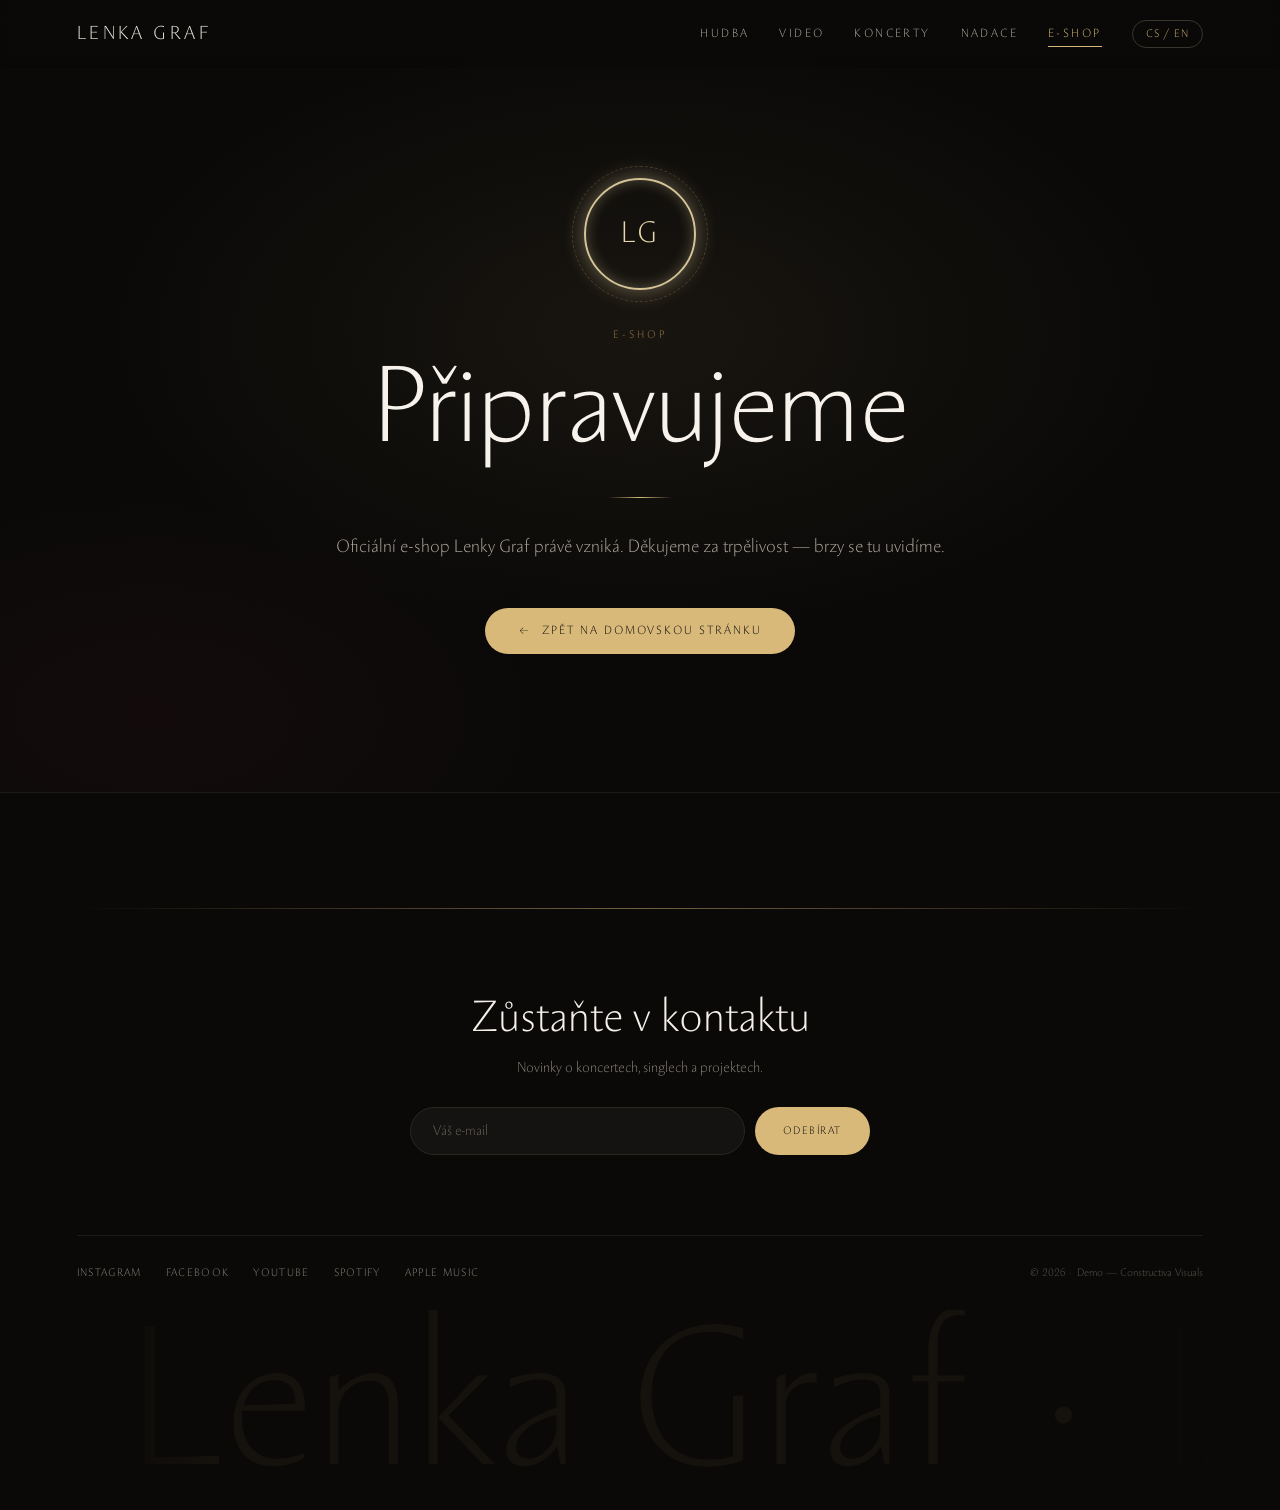
==== eshop.html @ b794debf "feat(eshop): položka E-shop v navigaci a stránka Připravujeme Nová stránka eshop.html s tlačítkem zp" ====
<!DOCTYPE html>
<html lang="cs">
<head>
<meta charset="utf-8">
<meta name="viewport" content="width=device-width, initial-scale=1">
<title>E-shop — připravujeme · Lenka Graf</title>
<meta name="description" content="Oficiální e-shop Lenky Graf právě připravujeme.">
<!-- dočasná stránka — do vyhledávačů nepatří -->
<meta name="robots" content="noindex, follow">
<meta name="theme-color" content="#0a0908">

<!-- Favicon (LG monogram) -->
<link rel="icon" href="data:image/svg+xml,<svg xmlns='http://www.w3.org/2000/svg' viewBox='0 0 64 64'><rect width='64' height='64' rx='12' fill='%230a0908'/><text x='50%25' y='52%25' dominant-baseline='central' text-anchor='middle' font-family='Georgia,serif' font-style='italic' font-weight='700' font-size='34' fill='%23d8b97a'>LG</text></svg>">
<link rel="apple-touch-icon" href="data:image/svg+xml,<svg xmlns='http://www.w3.org/2000/svg' viewBox='0 0 64 64'><rect width='64' height='64' fill='%230a0908'/><text x='50%25' y='52%25' dominant-baseline='central' text-anchor='middle' font-family='Georgia,serif' font-style='italic' font-weight='700' font-size='34' fill='%23d8b97a'>LG</text></svg>">

<link rel="preload" as="font" type="font/woff2" href="assets/fonts/JannonSans-Light.woff2" crossorigin>
<link rel="stylesheet" href="assets/fonts/fonts.css">
<style>
  /* Stejné základy jako index.html — typografie jede přes jednu proměnnou */
  :root {
    --font: 'Jannon Sans', 'Optima', 'Gill Sans', 'Segoe UI', sans-serif;
  }
  * { box-sizing: border-box; margin: 0; padding: 0; }
  html, body, input, button, textarea, select { font-synthesis: none; -webkit-font-synthesis: none; }
  body { background: #0a0908; color: #ece7de; font-family: var(--font); font-weight: 300; -webkit-font-smoothing: antialiased; overflow-x: hidden; }
  ::selection { background: #d8b97a; color: #0a0908; }
  a { -webkit-tap-highlight-color: transparent; }
  input::placeholder { color: #6b665d; }
  @keyframes marqueeMove { from { transform: translateX(0); } to { transform: translateX(-50%); } }
  @keyframes glowPulse { 0%,100% { opacity:.55; } 50% { opacity:.9; } }
  @keyframes rise { from { opacity:0; transform:translateY(18px); } to { opacity:1; transform:none; } }
  @keyframes spin { from { transform: rotate(0deg); } to { transform: rotate(360deg); } }

  /* ---- nav ---- */
  .nav-actions a{ position:relative; font-size:12px; letter-spacing:.2em; text-transform:uppercase; color:#b3ada2; text-decoration:none; transition:color .35s ease; }
  .nav-actions a::after{ content:''; position:absolute; left:0; bottom:-6px; width:0; height:1px; background:#d8b97a; transition:width .4s cubic-bezier(.2,.6,.2,1); }
  .nav-actions a:hover{ color:#ece7de; }
  .nav-actions a:hover::after, .nav-actions a.active::after{ width:100%; }
  .nav-actions a.active{ color:#d8b97a; }

  /* ---- připravujeme ---- */
  .soon{ position:relative; min-height:88vh; min-height:88svh; display:flex; align-items:center; justify-content:center; padding:130px 6vw 90px; text-align:center; overflow:hidden;
    background:radial-gradient(60% 55% at 50% 42%, rgba(216,185,122,.07), transparent 70%), radial-gradient(50% 45% at 12% 90%, rgba(126,42,56,.08), transparent 65%), #0a0908; }
  .soon-inner > *{ animation:rise 1.1s cubic-bezier(.2,.6,.2,1) both; }
  .soon-inner > :nth-child(2){ animation-delay:.12s; }
  .soon-inner > :nth-child(3){ animation-delay:.24s; }
  .soon-inner > :nth-child(4){ animation-delay:.36s; }
  .soon-inner > :nth-child(5){ animation-delay:.48s; }
  .soon-inner > :nth-child(6){ animation-delay:.6s; }
  /* monogram ve svítivém kruhu — stejná linka jako oblouk jukeboxu */
  .soon-mark{ position:relative; width:112px; height:112px; margin:0 auto 38px; border-radius:50%; display:flex; align-items:center; justify-content:center;
    font-size:30px; letter-spacing:.08em; color:#e8d7ae; }
  .soon-mark::before{ content:''; position:absolute; inset:0; border-radius:50%; border:2px solid rgba(240,220,170,.88);
    box-shadow:0 0 22px rgba(240,220,170,.42), inset 0 0 14px rgba(240,220,170,.3); animation:glowPulse 3.6s ease-in-out infinite; }
  .soon-mark::after{ content:''; position:absolute; inset:-12px; border-radius:50%; border:1px dashed rgba(216,185,122,.22); animation:spin 40s linear infinite; }
  .soon-back{ display:inline-flex; align-items:center; gap:12px; padding:16px 34px; background:#d8b97a; color:#0a0908; border-radius:40px; font-family:var(--font); font-size:12px;
    letter-spacing:.16em; text-transform:uppercase; font-weight:700; text-decoration:none; transition:transform .25s ease, box-shadow .3s ease; }
  .soon-back:hover{ transform:translateY(-2px); box-shadow:0 10px 30px -8px rgba(216,185,122,.55); }
  .soon-back:focus-visible, .nav-actions a:focus-visible, #langBtn:focus-visible{ outline:2px solid #d8b97a; outline-offset:4px; }
  .soon-back span{ transition:transform .3s ease; }
  .soon-back:hover span{ transform:translateX(-4px); }

  /* ---- footer (stejný jako na hlavní stránce) ---- */
  .foot-divider{ height:1px; background:linear-gradient(90deg, transparent, rgba(216,185,122,.5) 50%, transparent); margin:0 auto; max-width:1180px; }
  .foot-marquee{ animation:marqueeMove 28s linear infinite; }
  .foot-marquee:hover{ animation-play-state:paused; }
  #newsThanks{ display:none; font-family:var(--font); font-style:italic; font-size:20px; color:#d8b97a; margin-top:6px; opacity:0; transition:opacity .6s ease; }
  #newsThanks.show{ display:block; opacity:1; }
  footer input[type=email]:focus{ border-color:rgba(216,185,122,.7)!important; box-shadow:0 0 0 3px rgba(216,185,122,.1); }
  footer button[type=submit]:hover{ filter:brightness(1.08); box-shadow:0 8px 26px -8px rgba(216,185,122,.55); }

  @media (max-width:780px){
    .site-nav{ padding:15px 22px !important; }
    .nav-actions{ gap:16px !important; }
    .nav-actions a{ display:none; }
  }
  @media (prefers-reduced-motion: reduce){ *{ animation:none !important; } }
</style>
</head>
<body>

  <!-- NAV -->
  <nav class="site-nav" style="position:fixed; top:0; left:0; width:100%; z-index:60; display:flex; align-items:center; justify-content:space-between; padding:20px 6vw; background:linear-gradient(180deg, rgba(10,9,8,.8) 0%, rgba(10,9,8,0) 100%); -webkit-backdrop-filter:blur(3px); backdrop-filter:blur(3px);">
    <a href="index.html" style="font-family:var(--font); font-size:19px; letter-spacing:.18em; text-transform:uppercase; color:#ece7de; text-decoration:none; flex-shrink:0;">Lenka&nbsp;Graf</a>
    <div class="nav-actions" style="display:flex; align-items:center; gap:30px;">
      <a href="index.html#hudba" data-i18n="nav.music">Hudba</a>
      <a href="index.html#video" data-i18n="nav.video">Video</a>
      <a href="index.html#koncerty" data-i18n="nav.shows">Koncerty</a>
      <a href="index.html#nadace" data-i18n="nav.foundation">Nadace</a>
      <a href="eshop.html" class="active" aria-current="page" data-i18n="nav.shop">E-shop</a>
      <button id="langBtn" aria-label="Přepnout jazyk / Switch language" style="background:none; border:1px solid #3a352d; border-radius:40px; padding:6px 13px; color:#d8b97a; font-family:var(--font); font-size:11px; letter-spacing:.1em; cursor:pointer;">CS / EN</button>
    </div>
  </nav>

  <!-- PŘIPRAVUJEME -->
  <main class="soon">
    <div class="soon-inner" style="max-width:640px;">
      <div class="soon-mark" aria-hidden="true">LG</div>
      <span data-i18n="shop.kicker" style="display:block; font-size:11px; letter-spacing:.28em; text-transform:uppercase; color:#9a7c4a;">E-shop</span>
      <h1 data-i18n="shop.title" style="margin-top:18px; font-family:var(--font); font-weight:500; font-size:clamp(46px,8.5vw,112px); line-height:.95; letter-spacing:-.01em; color:#f7f3ec;">Připravujeme</h1>
      <div style="height:1px; width:64px; margin:34px auto; background:linear-gradient(90deg, rgba(216,185,122,0), #d8b97a, rgba(216,185,122,0));"></div>
      <p data-i18n="shop.body" style="font-size:clamp(16px,1.9vw,18px); line-height:1.75; color:#b3ada2;">Oficiální e-shop Lenky Graf právě vzniká. Děkujeme za trpělivost — brzy se tu uvidíme.</p>
      <div style="margin-top:44px;">
        <a href="index.html" class="soon-back"><span aria-hidden="true">←</span><b data-i18n="shop.back" style="font-weight:inherit;">Zpět na domovskou stránku</b></a>
      </div>
    </div>
  </main>

  <!-- NEWSLETTER + FOOTER -->
  <footer style="position:relative; padding:clamp(70px,9vw,120px) 6vw 0; background:#0a0908; border-top:1px solid rgba(255,255,255,.07);">
    <div class="foot-divider" style="margin-bottom:clamp(54px,7vw,84px);"></div>
    <div style="max-width:680px; margin:0 auto; text-align:center;">
      <h3 data-i18n="news.title" style="font-family:var(--font); font-weight:500; font-size:clamp(28px,4vw,44px); color:#f5f1ea;">Zůstaňte v kontaktu</h3>
      <p data-i18n="news.sub" style="font-size:14.5px; color:#8a857c; margin:14px 0 30px;">Novinky o koncertech, singlech a projektech.</p>
      <form id="newsForm" onsubmit="return false" style="display:flex; gap:10px; max-width:460px; margin:0 auto; flex-wrap:wrap;">
        <input type="email" data-i18n-ph="news.ph" placeholder="Váš e-mail" style="flex:1; min-width:180px; background:rgba(255,255,255,.04); border:1px solid #2a2620; border-radius:40px; padding:15px 22px; color:#ece7de; font-family:var(--font); font-size:14px; outline:none;">
        <button data-i18n="news.btn" type="submit" style="padding:15px 28px; background:#d8b97a; color:#0a0908; border:none; border-radius:40px; font-family:var(--font); font-size:11px; letter-spacing:.14em; text-transform:uppercase; font-weight:700; cursor:pointer; white-space:nowrap;">Odebírat</button>
      </form>
      <div id="newsThanks" data-i18n="news.thanks">Děkujeme! Brzy se ozveme.</div>
    </div>
    <div style="max-width:1180px; margin:clamp(54px,7vw,80px) auto 0; display:flex; flex-wrap:wrap; gap:24px; align-items:center; justify-content:space-between; padding-top:30px; border-top:1px solid rgba(255,255,255,.07);">
      <div class="socials" style="display:flex; gap:24px; flex-wrap:wrap;">
        <a href="#" style="font-family:var(--font); font-size:11px; letter-spacing:.12em; text-transform:uppercase; color:#8a857c; text-decoration:none;">Instagram</a>
        <a href="#" style="font-family:var(--font); font-size:11px; letter-spacing:.12em; text-transform:uppercase; color:#8a857c; text-decoration:none;">Facebook</a>
        <a href="#" style="font-family:var(--font); font-size:11px; letter-spacing:.12em; text-transform:uppercase; color:#8a857c; text-decoration:none;">YouTube</a>
        <a href="#" style="font-family:var(--font); font-size:11px; letter-spacing:.12em; text-transform:uppercase; color:#8a857c; text-decoration:none;">Spotify</a>
        <a href="#" style="font-family:var(--font); font-size:11px; letter-spacing:.12em; text-transform:uppercase; color:#8a857c; text-decoration:none;">Apple Music</a>
      </div>
      <span style="font-family:var(--font); font-size:11px; color:#5c574f;">© 2026 · Demo — Constructiva Visuals</span>
    </div>
    <div style="overflow:hidden; margin-top:30px; -webkit-mask-image:linear-gradient(90deg,transparent,#000 12%,#000 88%,transparent); mask-image:linear-gradient(90deg,transparent,#000 12%,#000 88%,transparent);">
      <div class="foot-marquee" style="display:flex; width:max-content;">
        <span style="font-family:var(--font); font-weight:500; font-size:clamp(70px,16vw,200px); line-height:1; color:#15110d; padding:0 .25em; white-space:nowrap;">Lenka Graf · Lenka Graf ·&nbsp;</span>
        <span style="font-family:var(--font); font-weight:500; font-size:clamp(70px,16vw,200px); line-height:1; color:#15110d; padding:0 .25em; white-space:nowrap;">Lenka Graf · Lenka Graf ·&nbsp;</span>
      </div>
    </div>
  </footer>

<script>
(function(){
  var $=function(id){ return document.getElementById(id); };
  var I18N = {
    cs: { 'nav.music':'Hudba','nav.video':'Video','nav.shows':'Koncerty','nav.foundation':'Nadace','nav.shop':'E-shop',
          'shop.kicker':'E-shop','shop.title':'Připravujeme','shop.body':'Oficiální e-shop Lenky Graf právě vzniká. Děkujeme za trpělivost — brzy se tu uvidíme.','shop.back':'Zpět na domovskou stránku',
          'news.title':'Zůstaňte v kontaktu','news.sub':'Novinky o koncertech, singlech a projektech.','news.btn':'Odebírat','news.ph':'Váš e-mail','news.thanks':'Děkujeme! Brzy se ozveme.' },
    en: { 'nav.music':'Music','nav.video':'Video','nav.shows':'Shows','nav.foundation':'Foundation','nav.shop':'E-shop',
          'shop.kicker':'E-shop','shop.title':'Coming soon','shop.body':'The official Lenka Graf e-shop is on its way. Thank you for your patience — see you soon.','shop.back':'Back to the homepage',
          'news.title':'Stay in touch','news.sub':'News about concerts, singles and projects.','news.btn':'Subscribe','news.ph':'Your e-mail','news.thanks':'Thank you — we will be in touch.' }
  };
  // jazyk sdílí s hlavní stránkou přes localStorage
  var lang='cs';
  try{ var saved=localStorage.getItem('lg_lang'); if(saved==='en'||saved==='cs') lang=saved; }catch(e){}
  function applyLang(){
    var dict=I18N[lang];
    document.documentElement.lang=lang;
    document.title = lang==='cs' ? 'E-shop — připravujeme · Lenka Graf' : 'E-shop — coming soon · Lenka Graf';
    Array.prototype.forEach.call(document.querySelectorAll('[data-i18n]'), function(el){ var k=el.getAttribute('data-i18n'); if(dict[k]!=null) el.textContent=dict[k]; });
    Array.prototype.forEach.call(document.querySelectorAll('[data-i18n-ph]'), function(el){ var k=el.getAttribute('data-i18n-ph'); if(dict[k]!=null) el.placeholder=dict[k]; });
    $('langBtn').textContent = lang==='cs' ? 'CS / EN' : 'EN / CS';
  }
  $('langBtn').addEventListener('click', function(){ lang = lang==='cs'?'en':'cs'; applyLang(); try{ localStorage.setItem('lg_lang', lang); }catch(e){} });
  if(lang!=='cs') applyLang();

  // newsletter odeslání → děkovný stav
  var newsForm=$('newsForm');
  if(newsForm){ newsForm.addEventListener('submit', function(){
    var inp=newsForm.querySelector('input[type=email]');
    if(!inp || !inp.value || (inp.checkValidity && !inp.checkValidity())){ if(inp) inp.focus(); return; }
    newsForm.style.display='none';
    var t=$('newsThanks'); if(t) t.classList.add('show');
  }); }
})();
</script>
</body>
</html>
---- assets/fonts/fonts.css ----
/* ─────────────────────────────────────────────────────────────
   Jannon Sans — Storm Type Foundry (© 2011 František Štorm)
   stormtype.com · licence: stormtype.com/licence.php

   Self-hostováno (bez Google Fonts, GDPR-friendly).
   Zdroj: JannonSans-Light.otf → podmnožina latin + latin-ext
   (kompletní česká diakritika) → WOFF2, 32 kB.

   DALŠÍ ŘEZY: web zatím jede na jediném řezu Light (300).
   Až budou dokoupené Regular / Medium / Bold / Italic, stačí
   přidat @font-face bloky níže se stejným font-family a
   odpovídajícím font-weight / font-style — nic jiného se
   v index.html měnit nemusí (vše jede přes var(--font)).
   ───────────────────────────────────────────────────────────── */

@font-face {
  font-family: 'Jannon Sans';
  font-style: normal;
  font-weight: 300;
  font-display: swap;
  src: url(./JannonSans-Light.woff2) format('woff2');
  unicode-range: U+0000-00FF, U+0100-017F, U+018F, U+0192, U+01A0-01B0,
                 U+0218-021B, U+02BB-02BC, U+02C6, U+02DA, U+02DC,
                 U+0300-0304, U+0308-0309, U+0323, U+0329,
                 U+2000-206F, U+20A0-20BF, U+2113, U+2122,
                 U+2190-2193, U+2212, U+2215, U+FEFF, U+FFFD;
}

/* Dokud je k dispozici jen Light, mapujeme na něj i ostatní
   tučnosti — prohlížeč tak nekreslí ošklivý faux-bold.
   Po dokoupení řezů tyhle tři bloky smaž. */
@font-face {
  font-family: 'Jannon Sans';
  font-style: normal;
  font-weight: 400;
  font-display: swap;
  src: url(./JannonSans-Light.woff2) format('woff2');
}
@font-face {
  font-family: 'Jannon Sans';
  font-style: normal;
  font-weight: 500;
  font-display: swap;
  src: url(./JannonSans-Light.woff2) format('woff2');
}
@font-face {
  font-family: 'Jannon Sans';
  font-style: normal;
  font-weight: 700;
  font-display: swap;
  src: url(./JannonSans-Light.woff2) format('woff2');
}
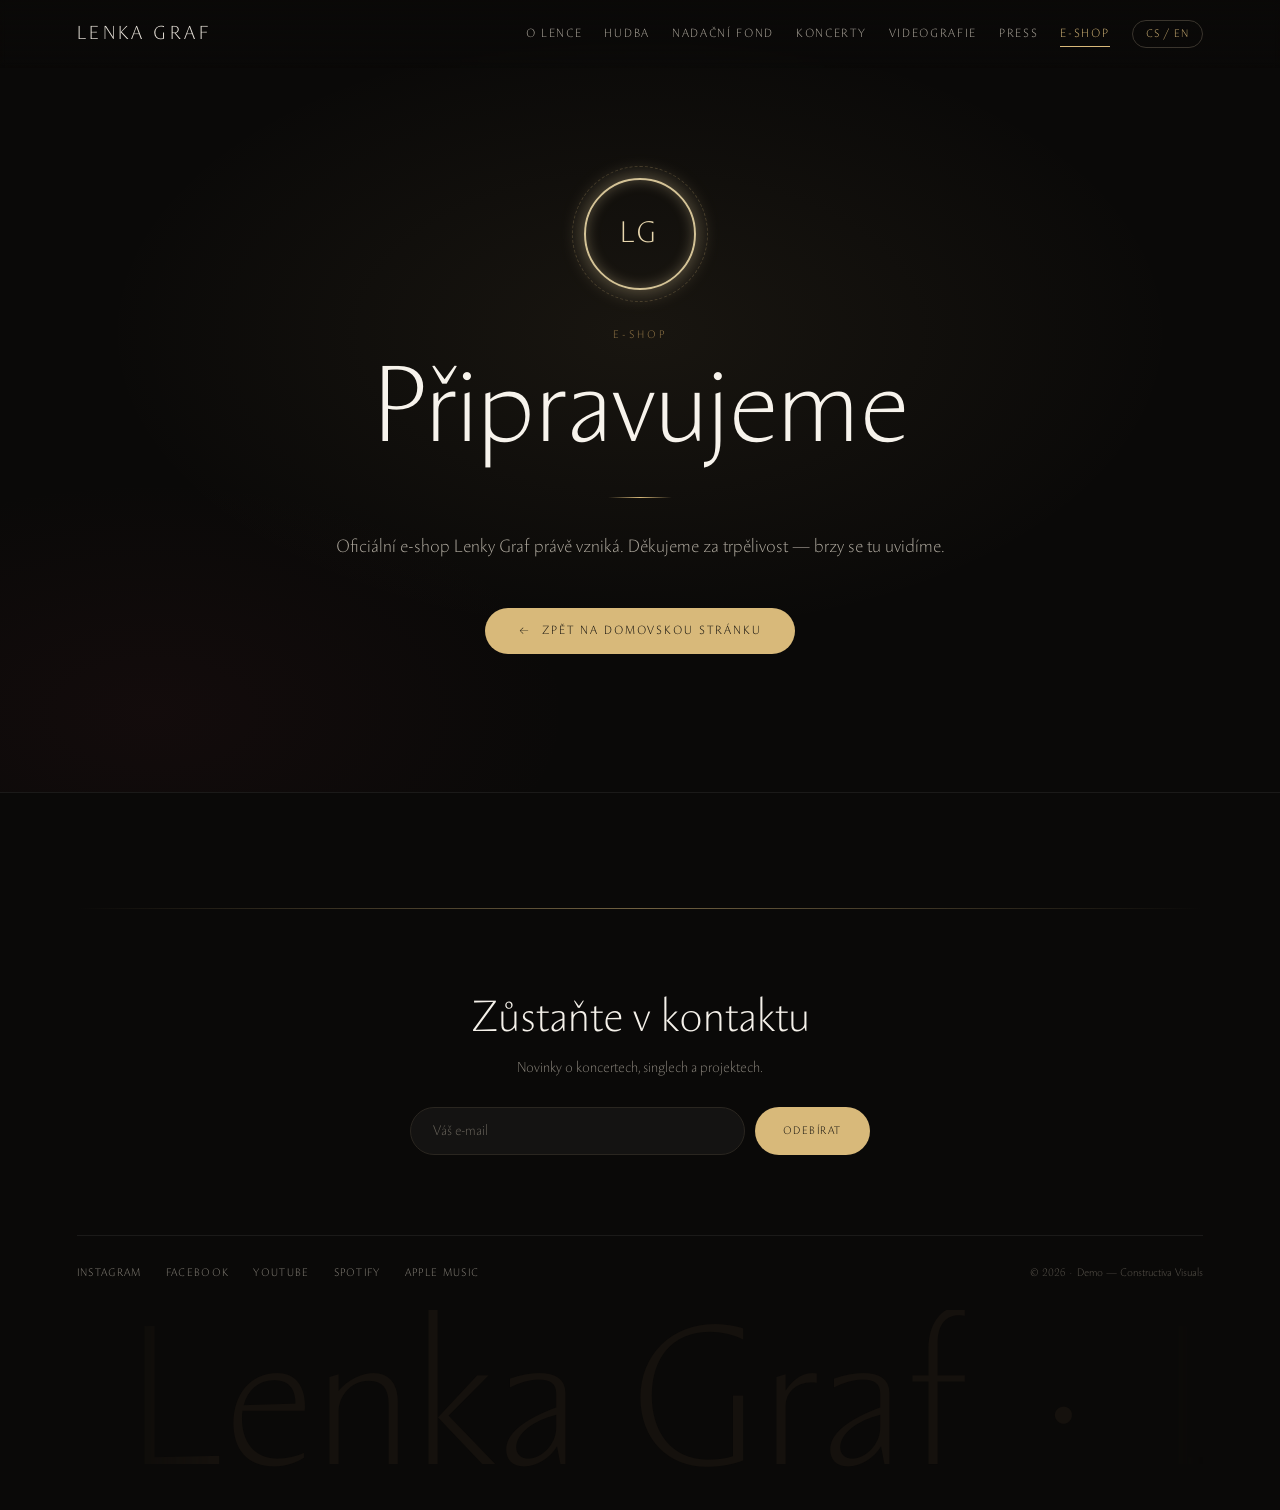
==== commit 8bf2a9ca: "feat: nové pořadí sekcí — O Lence, Hudba, Nadační fond, Koncerty, Videografie, Press - 01 O Lence: m" ====
--- a/eshop.html
+++ b/eshop.html
@@ -69,10 +69,26 @@
   footer input[type=email]:focus{ border-color:rgba(216,185,122,.7)!important; box-shadow:0 0 0 3px rgba(216,185,122,.1); }
   footer button[type=submit]:hover{ filter:brightness(1.08); box-shadow:0 8px 26px -8px rgba(216,185,122,.55); }
 
+  .burger{ display:none; flex-direction:column; gap:5px; background:none; border:0; cursor:pointer; padding:6px; }
+  .burger span{ display:block; width:24px; height:1.5px; background:#ece7de; }
+  .mnav{ position:fixed; inset:0; z-index:80; background:rgba(10,9,8,.98); display:flex; flex-direction:column; align-items:center; justify-content:center; gap:6px; overflow-y:auto; opacity:0; visibility:hidden; transition:opacity .4s ease, visibility .4s; }
+  .mnav.open{ opacity:1; visibility:visible; }
+  .mnav a{ font-family:var(--font); font-size:clamp(24px,4.4vh,34px); letter-spacing:.03em; color:#ece7de; text-decoration:none; padding:clamp(6px,1.2vh,12px); }
+  .mnav a:active{ color:#d8b97a; }
+  .mnav-close{ position:absolute; top:18px; right:26px; font-size:38px; line-height:1; background:none; border:0; color:#ece7de; cursor:pointer; }
+
+  /* 7 položek se vejde od 1100 px, pod tím hamburger — stejně jako na hlavní stránce */
+  @media (max-width:1320px){
+    .nav-actions{ gap:22px !important; }
+    .nav-actions a{ letter-spacing:.14em; }
+  }
+  @media (max-width:1100px){
+    .nav-actions a{ display:none; }
+    .burger{ display:flex; }
+  }
   @media (max-width:780px){
     .site-nav{ padding:15px 22px !important; }
     .nav-actions{ gap:16px !important; }
-    .nav-actions a{ display:none; }
   }
   @media (prefers-reduced-motion: reduce){ *{ animation:none !important; } }
 </style>
@@ -83,14 +99,29 @@
   <nav class="site-nav" style="position:fixed; top:0; left:0; width:100%; z-index:60; display:flex; align-items:center; justify-content:space-between; padding:20px 6vw; background:linear-gradient(180deg, rgba(10,9,8,.8) 0%, rgba(10,9,8,0) 100%); -webkit-backdrop-filter:blur(3px); backdrop-filter:blur(3px);">
     <a href="index.html" style="font-family:var(--font); font-size:19px; letter-spacing:.18em; text-transform:uppercase; color:#ece7de; text-decoration:none; flex-shrink:0;">Lenka&nbsp;Graf</a>
     <div class="nav-actions" style="display:flex; align-items:center; gap:30px;">
+      <a href="index.html#o-lence" data-i18n="nav.about">O Lence</a>
       <a href="index.html#hudba" data-i18n="nav.music">Hudba</a>
-      <a href="index.html#video" data-i18n="nav.video">Video</a>
+      <a href="index.html#nadacni-fond" data-i18n="nav.foundation">Nadační fond</a>
       <a href="index.html#koncerty" data-i18n="nav.shows">Koncerty</a>
-      <a href="index.html#nadace" data-i18n="nav.foundation">Nadace</a>
+      <a href="index.html#videografie" data-i18n="nav.video">Videografie</a>
+      <a href="index.html#press" data-i18n="nav.press">Press</a>
       <a href="eshop.html" class="active" aria-current="page" data-i18n="nav.shop">E-shop</a>
       <button id="langBtn" aria-label="Přepnout jazyk / Switch language" style="background:none; border:1px solid #3a352d; border-radius:40px; padding:6px 13px; color:#d8b97a; font-family:var(--font); font-size:11px; letter-spacing:.1em; cursor:pointer;">CS / EN</button>
+      <button id="burger" class="burger" aria-label="Menu"><span></span><span></span><span></span></button>
     </div>
   </nav>
+
+  <!-- MOBILE MENU -->
+  <div id="mNav" class="mnav">
+    <button id="mNavClose" class="mnav-close" aria-label="Zavřít">×</button>
+    <a href="index.html#o-lence" data-i18n="nav.about">O Lence</a>
+    <a href="index.html#hudba" data-i18n="nav.music">Hudba</a>
+    <a href="index.html#nadacni-fond" data-i18n="nav.foundation">Nadační fond</a>
+    <a href="index.html#koncerty" data-i18n="nav.shows">Koncerty</a>
+    <a href="index.html#videografie" data-i18n="nav.video">Videografie</a>
+    <a href="index.html#press" data-i18n="nav.press">Press</a>
+    <a href="eshop.html" data-i18n="nav.shop">E-shop</a>
+  </div>
 
   <!-- PŘIPRAVUJEME -->
   <main class="soon">
@@ -140,10 +171,10 @@
 (function(){
   var $=function(id){ return document.getElementById(id); };
   var I18N = {
-    cs: { 'nav.music':'Hudba','nav.video':'Video','nav.shows':'Koncerty','nav.foundation':'Nadace','nav.shop':'E-shop',
+    cs: { 'nav.about':'O Lence','nav.music':'Hudba','nav.video':'Videografie','nav.shows':'Koncerty','nav.foundation':'Nadační fond','nav.press':'Press','nav.shop':'E-shop',
           'shop.kicker':'E-shop','shop.title':'Připravujeme','shop.body':'Oficiální e-shop Lenky Graf právě vzniká. Děkujeme za trpělivost — brzy se tu uvidíme.','shop.back':'Zpět na domovskou stránku',
           'news.title':'Zůstaňte v kontaktu','news.sub':'Novinky o koncertech, singlech a projektech.','news.btn':'Odebírat','news.ph':'Váš e-mail','news.thanks':'Děkujeme! Brzy se ozveme.' },
-    en: { 'nav.music':'Music','nav.video':'Video','nav.shows':'Shows','nav.foundation':'Foundation','nav.shop':'E-shop',
+    en: { 'nav.about':'About Lenka','nav.music':'Music','nav.video':'Videography','nav.shows':'Shows','nav.foundation':'Foundation','nav.press':'Press','nav.shop':'E-shop',
           'shop.kicker':'E-shop','shop.title':'Coming soon','shop.body':'The official Lenka Graf e-shop is on its way. Thank you for your patience — see you soon.','shop.back':'Back to the homepage',
           'news.title':'Stay in touch','news.sub':'News about concerts, singles and projects.','news.btn':'Subscribe','news.ph':'Your e-mail','news.thanks':'Thank you — we will be in touch.' }
   };
@@ -161,6 +192,12 @@
   $('langBtn').addEventListener('click', function(){ lang = lang==='cs'?'en':'cs'; applyLang(); try{ localStorage.setItem('lg_lang', lang); }catch(e){} });
   if(lang!=='cs') applyLang();
 
+  // mobilní menu
+  var mnav=$('mNav');
+  $('burger').addEventListener('click', function(){ mnav.classList.add('open'); });
+  $('mNavClose').addEventListener('click', function(){ mnav.classList.remove('open'); });
+  document.addEventListener('keydown', function(e){ if(e.key==='Escape') mnav.classList.remove('open'); });
+
   // newsletter odeslání → děkovný stav
   var newsForm=$('newsForm');
   if(newsForm){ newsForm.addEventListener('submit', function(){
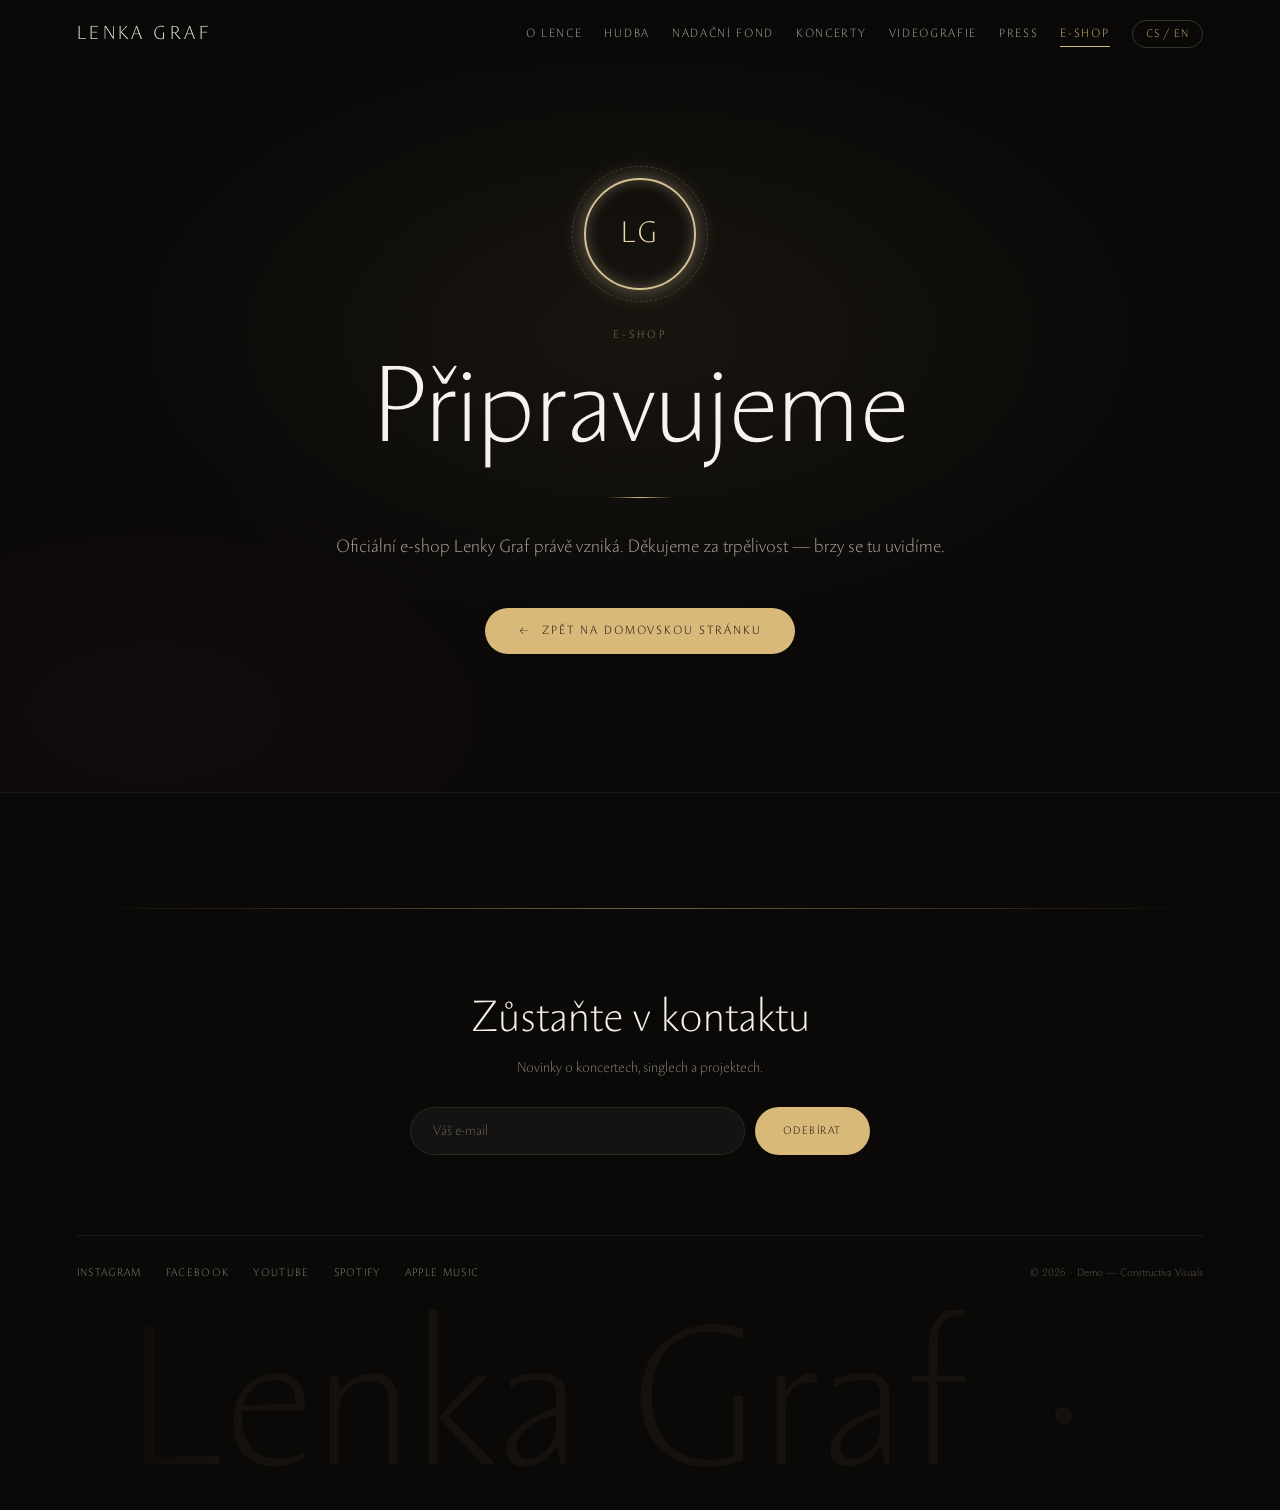
==== commit 6853809d: "perf: plynulý scroll — desktop 73 → 11 ms na snímek, mobil 23 → 9 ms - odebrána ambientní fixed vrst" ====
--- a/eshop.html
+++ b/eshop.html
@@ -96,7 +96,7 @@
 <body>
 
   <!-- NAV -->
-  <nav class="site-nav" style="position:fixed; top:0; left:0; width:100%; z-index:60; display:flex; align-items:center; justify-content:space-between; padding:20px 6vw; background:linear-gradient(180deg, rgba(10,9,8,.8) 0%, rgba(10,9,8,0) 100%); -webkit-backdrop-filter:blur(3px); backdrop-filter:blur(3px);">
+  <nav class="site-nav" style="position:fixed; top:0; left:0; width:100%; z-index:60; display:flex; align-items:center; justify-content:space-between; padding:20px 6vw; background:linear-gradient(180deg, rgba(10,9,8,.94) 0%, rgba(10,9,8,.72) 55%, rgba(10,9,8,0) 100%);">
     <a href="index.html" style="font-family:var(--font); font-size:19px; letter-spacing:.18em; text-transform:uppercase; color:#ece7de; text-decoration:none; flex-shrink:0;">Lenka&nbsp;Graf</a>
     <div class="nav-actions" style="display:flex; align-items:center; gap:30px;">
       <a href="index.html#o-lence" data-i18n="nav.about">O Lence</a>
